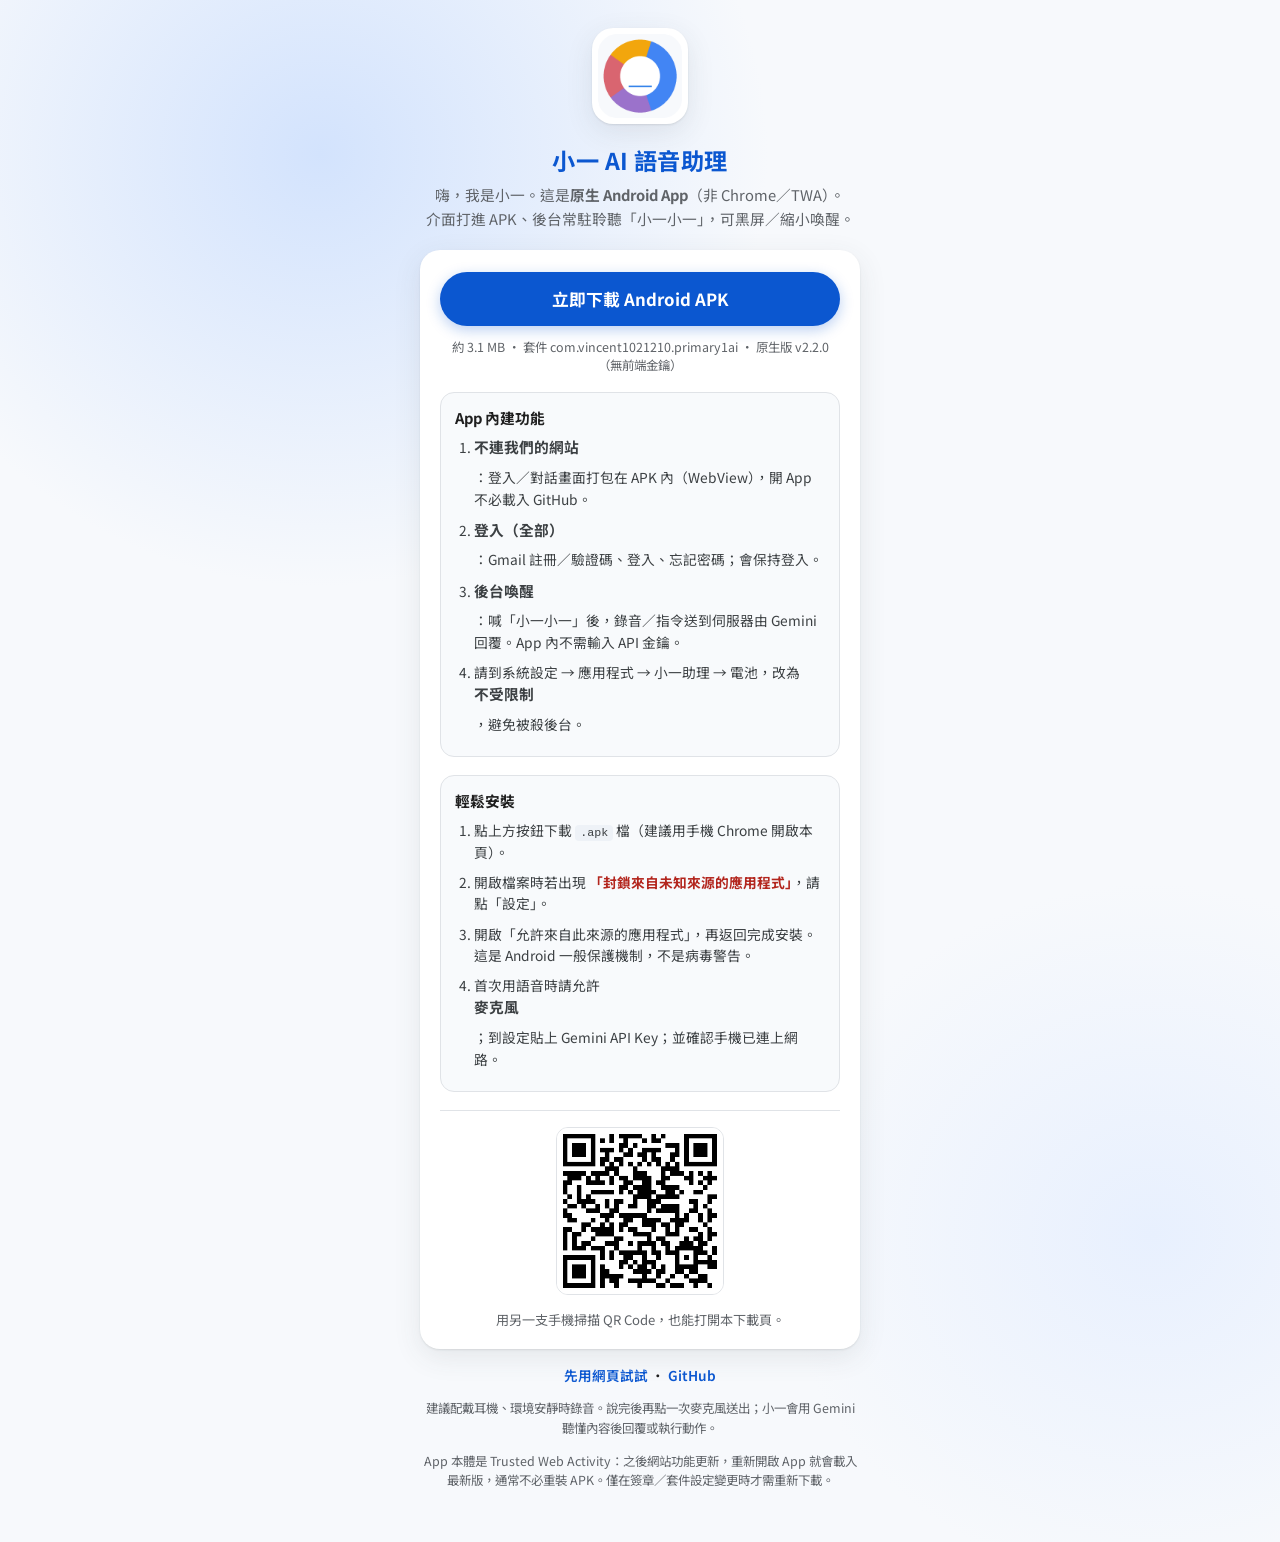
==== download.html @ 1c805d60 "改為後端 Gemini：App 移除 API 金鑰輸入，並更新下載 APK。 錄音與指令經 Apps Script 呼叫模型，下載頁同步 v2.2.0。  Co-authored-by: Cursor" ====
<!DOCTYPE html>
<html lang="zh-Hant">
  <head>
    <meta charset="UTF-8" />
    <meta
      name="viewport"
      content="width=device-width, initial-scale=1, viewport-fit=cover"
    />
    <meta name="theme-color" content="#0b57d0" />
    <meta
      name="description"
      content="下載小一 AI 語音助理 Android App（APK），免商店安裝。"
    />
    <title>下載小一 · AI 語音助理</title>
    <link rel="icon" type="image/png" href="icons/icon-192.png" />
    <link rel="apple-touch-icon" href="icons/apple-touch-icon.png" />
    <link rel="preconnect" href="https://fonts.googleapis.com" />
    <link rel="preconnect" href="https://fonts.gstatic.com" crossorigin />
    <link
      href="https://fonts.googleapis.com/css2?family=Noto+Sans+TC:wght@400;500;600;700&display=swap"
      rel="stylesheet"
    />
    <style>
      :root {
        --bg: #f7f9fc;
        --ink: #1f1f1f;
        --muted: #5f6368;
        --accent: #0b57d0;
        --accent-press: #0842a0;
        --soft: #d3e3fd;
        --line: #e0e3e7;
        --danger: #b3261e;
        --card: #ffffff;
        --shadow: 0 1px 2px rgba(60, 64, 67, 0.12),
          0 8px 28px rgba(60, 64, 67, 0.1);
        --font: "Noto Sans TC", "Microsoft JhengHei", sans-serif;
      }

      * {
        box-sizing: border-box;
      }

      body {
        margin: 0;
        min-height: 100dvh;
        font-family: var(--font);
        color: var(--ink);
        background:
          radial-gradient(50% 40% at 25% 10%, var(--soft) 0%, transparent 70%),
          radial-gradient(45% 35% at 90% 80%, #e8f0fe 0%, transparent 65%),
          var(--bg);
        padding: 28px 18px 40px;
        padding-top: calc(28px + env(safe-area-inset-top, 0px));
        padding-bottom: calc(40px + env(safe-area-inset-bottom, 0px));
      }

      .wrap {
        width: min(440px, 100%);
        margin: 0 auto;
      }

      .brand {
        text-align: center;
        margin-bottom: 18px;
      }

      .brand img {
        width: 96px;
        height: 96px;
        border-radius: 22%;
        box-shadow: var(--shadow);
        background: #fff;
      }

      .brand h1 {
        margin: 14px 0 6px;
        font-size: 1.45rem;
        font-weight: 700;
        letter-spacing: 0.02em;
        color: var(--accent);
      }

      .brand p {
        margin: 0;
        color: var(--muted);
        font-size: 0.92rem;
        line-height: 1.65;
      }

      .panel {
        background: var(--card);
        border-radius: 20px;
        box-shadow: var(--shadow);
        padding: 22px 20px 20px;
        margin-top: 8px;
      }

      .btn {
        display: flex;
        align-items: center;
        justify-content: center;
        gap: 8px;
        width: 100%;
        text-decoration: none;
        background: var(--accent);
        color: #fff;
        font-weight: 700;
        font-size: 1.05rem;
        padding: 15px 18px;
        border-radius: 999px;
        border: none;
        box-shadow: 0 4px 14px rgba(11, 87, 208, 0.28);
        transition: background 0.15s ease, transform 0.15s ease;
      }

      .btn:hover {
        background: var(--accent-press);
        transform: translateY(-1px);
      }

      .btn:active {
        transform: translateY(0);
      }

      .meta {
        margin: 12px 0 0;
        text-align: center;
        font-size: 0.78rem;
        color: var(--muted);
      }

      .steps {
        margin-top: 18px;
        padding: 14px 14px 12px;
        background: #f8fafc;
        border: 1px solid var(--line);
        border-radius: 14px;
        text-align: left;
      }

      .steps strong {
        display: block;
        margin-bottom: 8px;
        font-size: 0.92rem;
      }

      .steps ol {
        margin: 0;
        padding-left: 1.2rem;
        color: #3c4043;
        font-size: 0.86rem;
        line-height: 1.55;
      }

      .steps li {
        margin: 0.55rem 0;
      }

      .warn {
        color: var(--danger);
        font-weight: 700;
      }

      .qr-block {
        margin-top: 18px;
        text-align: center;
        padding-top: 16px;
        border-top: 1px solid var(--line);
      }

      .qr-block img {
        width: 168px;
        height: 168px;
        border-radius: 12px;
        background: #fff;
        border: 1px solid var(--line);
      }

      .qr-block p {
        margin: 10px 0 0;
        font-size: 0.82rem;
        color: var(--muted);
        line-height: 1.5;
      }

      .links {
        margin-top: 16px;
        text-align: center;
        font-size: 0.85rem;
      }

      .links a {
        color: var(--accent);
        text-decoration: none;
        font-weight: 600;
      }

      .links a:hover {
        text-decoration: underline;
      }

      .note {
        margin-top: 14px;
        font-size: 0.78rem;
        color: var(--muted);
        line-height: 1.55;
        text-align: center;
      }

      code {
        font-family: ui-monospace, Consolas, monospace;
        background: #eef2f7;
        padding: 1px 5px;
        border-radius: 4px;
        font-size: 0.85em;
      }
    </style>
  </head>
  <body>
    <div class="wrap">
      <header class="brand">
        <img src="icons/icon-512.png" alt="小一助理圖示" width="96" height="96" />
        <h1>小一 AI 語音助理</h1>
        <p>
          嗨，我是小一。這是<strong>原生 Android App</strong>（非 Chrome／TWA）。
          <br />
          介面打進 APK、後台常駐聆聽「小一小一」，可黑屏／縮小喚醒。
        </p>
      </header>

      <section class="panel" aria-label="下載與安裝">
        <a
          class="btn"
          id="downloadBtn"
          href="downloads/xiao-yi-assistant.apk"
          download="小一語音助理.apk"
          type="application/vnd.android.package-archive"
        >
          立即下載 Android APK
        </a>
        <p class="meta">約 3.1 MB · 套件 com.vincent1021210.primary1ai · 原生版 v2.2.0（無前端金鑰）</p>

        <div class="steps">
          <strong>App 內建功能</strong>
          <ol>
            <li>
              <strong>不連我們的網站</strong>：登入／對話畫面打包在 APK 內（WebView），開 App 不必載入 GitHub。
            </li>
            <li>
              <strong>登入（全部）</strong>：Gmail 註冊／驗證碼、登入、忘記密碼；會保持登入。
            </li>
            <li>
              <strong>後台喚醒</strong>：喊「小一小一」後，錄音／指令送到伺服器由 Gemini 回覆。App 內不需輸入 API 金鑰。
            </li>
            <li>
              請到系統設定 → 應用程式 → 小一助理 → 電池，改為<strong>不受限制</strong>，避免被殺後台。
            </li>
          </ol>
        </div>

        <div class="steps">
          <strong>輕鬆安裝</strong>
          <ol>
            <li>
              點上方按鈕下載 <code>.apk</code> 檔（建議用手機 Chrome 開啟本頁）。
            </li>
            <li>
              開啟檔案時若出現
              <span class="warn">「封鎖來自未知來源的應用程式」</span
              >，請點「設定」。
            </li>
            <li>
              開啟「允許來自此來源的應用程式」，再返回完成安裝。這是 Android
              一般保護機制，不是病毒警告。
            </li>
            <li>
              首次用語音時請允許<strong>麥克風</strong>；到設定貼上 Gemini API
              Key；並確認手機已連上網路。
            </li>
          </ol>
        </div>

        <div class="qr-block">
          <img
            src="downloads/qr-download.png"
            alt="掃描下載小一 App 的 QR Code"
            width="168"
            height="168"
          />
          <p>用另一支手機掃描 QR Code，也能打開本下載頁。</p>
        </div>
      </section>

      <p class="links">
        <a href="mobile/voice_studio.html">先用網頁試試</a>
        ·
        <a href="https://github.com/vincent1021210/Primary-1-AI">GitHub</a>
      </p>
      <p class="note">
        建議配戴耳機、環境安靜時錄音。說完後再點一次麥克風送出；小一會用
        Gemini 聽懂內容後回覆或執行動作。
      </p>
      <p class="note">
        App 本體是 Trusted Web Activity：之後網站功能更新，重新開啟 App
        就會載入最新版，通常不必重裝 APK。僅在簽章／套件設定變更時才需重新下載。
      </p>
    </div>
  </body>
</html>
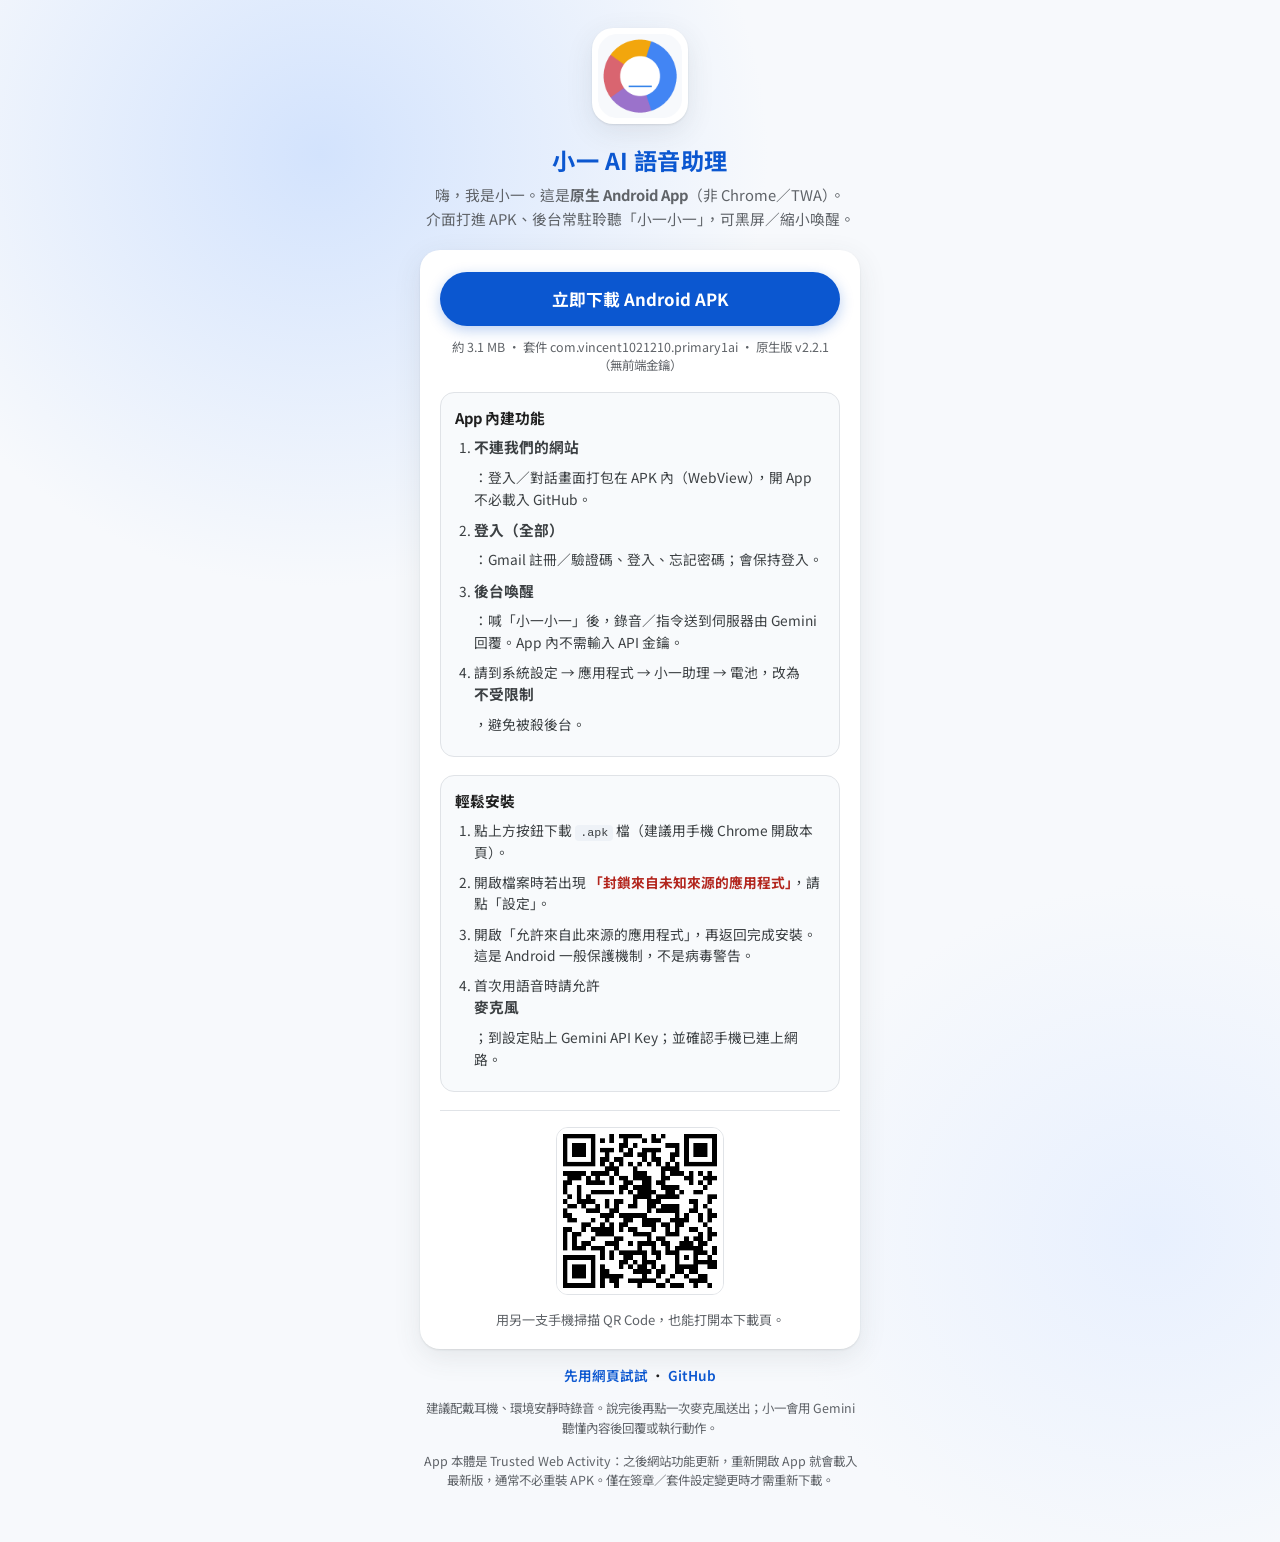
==== commit e27f3b91: "打字對話免喚醒詞，直接送 Gemini 回答。 Co-authored-by: Cursor <cursoragent@cursor.com>" ====
--- a/download.html
+++ b/download.html
@@ -238,7 +238,7 @@
         >
           立即下載 Android APK
         </a>
-        <p class="meta">約 3.1 MB · 套件 com.vincent1021210.primary1ai · 原生版 v2.2.0（無前端金鑰）</p>
+        <p class="meta">約 3.1 MB · 套件 com.vincent1021210.primary1ai · 原生版 v2.2.1（無前端金鑰）</p>
 
         <div class="steps">
           <strong>App 內建功能</strong>
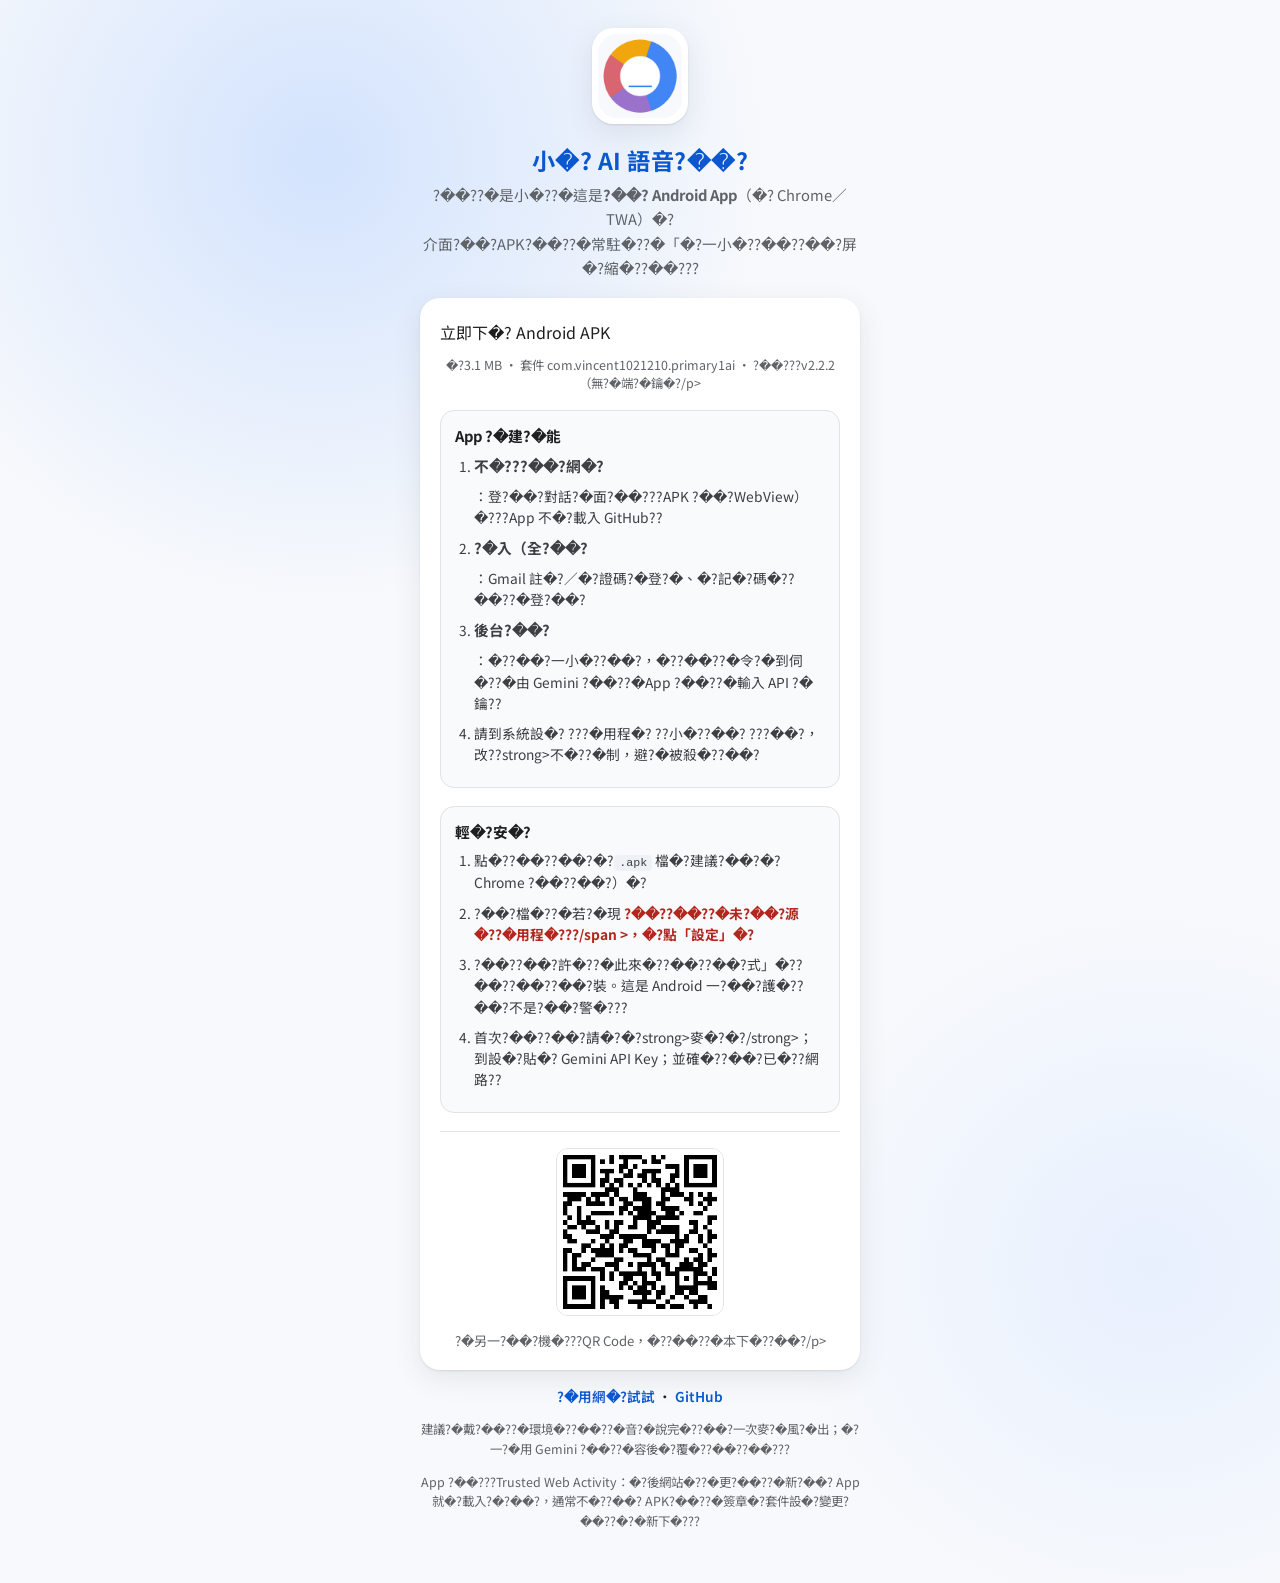
==== commit 45894669: "fix: clear stale login sessions and stop 收到 parrot fallback Co-authored-by: Cursor <cursoragent@curs" ====
--- a/download.html
+++ b/download.html
@@ -9,9 +9,9 @@
     <meta name="theme-color" content="#0b57d0" />
     <meta
       name="description"
-      content="下載小一 AI 語音助理 Android App（APK），免商店安裝。"
+      content="下�?小�? AI 語音?��? Android App（APK）�??��?店�?裝�?
     />
-    <title>下載小一 · AI 語音助理</title>
+    <title>下�?小�? · AI 語音?��?</title>
     <link rel="icon" type="image/png" href="icons/icon-192.png" />
     <link rel="apple-touch-icon" href="icons/apple-touch-icon.png" />
     <link rel="preconnect" href="https://fonts.googleapis.com" />
@@ -219,91 +219,79 @@
   <body>
     <div class="wrap">
       <header class="brand">
-        <img src="icons/icon-512.png" alt="小一助理圖示" width="96" height="96" />
-        <h1>小一 AI 語音助理</h1>
+        <img src="icons/icon-512.png" alt="小�??��??�示" width="96" height="96" />
+        <h1>小�? AI 語音?��?</h1>
         <p>
-          嗨，我是小一。這是<strong>原生 Android App</strong>（非 Chrome／TWA）。
-          <br />
-          介面打進 APK、後台常駐聆聽「小一小一」，可黑屏／縮小喚醒。
-        </p>
+          ?��??�是小�??�這是<strong>?��? Android App</strong>（�? Chrome／TWA）�?          <br />
+          介面?��?APK?��??�常駐�??�「�?一小�??��??��?屏�?縮�??��???        </p>
       </header>
 
-      <section class="panel" aria-label="下載與安裝">
+      <section class="panel" aria-label="下�??��?�?>
         <a
           class="btn"
           id="downloadBtn"
           href="downloads/xiao-yi-assistant.apk"
-          download="小一語音助理.apk"
+          download="小�?語音?��?.apk"
           type="application/vnd.android.package-archive"
         >
-          立即下載 Android APK
+          立即下�? Android APK
         </a>
-        <p class="meta">約 3.1 MB · 套件 com.vincent1021210.primary1ai · 原生版 v2.2.1（無前端金鑰）</p>
+        <p class="meta">�?3.1 MB · 套件 com.vincent1021210.primary1ai · ?��???v2.2.2（無?�端?�鑰�?/p>
 
         <div class="steps">
-          <strong>App 內建功能</strong>
+          <strong>App ?�建?�能</strong>
           <ol>
             <li>
-              <strong>不連我們的網站</strong>：登入／對話畫面打包在 APK 內（WebView），開 App 不必載入 GitHub。
-            </li>
-            <li>
-              <strong>登入（全部）</strong>：Gmail 註冊／驗證碼、登入、忘記密碼；會保持登入。
-            </li>
-            <li>
-              <strong>後台喚醒</strong>：喊「小一小一」後，錄音／指令送到伺服器由 Gemini 回覆。App 內不需輸入 API 金鑰。
-            </li>
-            <li>
-              請到系統設定 → 應用程式 → 小一助理 → 電池，改為<strong>不受限制</strong>，避免被殺後台。
-            </li>
+              <strong>不�???��?網�?</strong>：登?��?對話?�面?��???APK ?��?WebView）�???App 不�?載入 GitHub??            </li>
+            <li>
+              <strong>?�入（全?��?</strong>：Gmail 註�?／�?證碼?�登?�、�?記�?碼�??��??�登?��?            </li>
+            <li>
+              <strong>後台?��?</strong>：�??��?一小�??��?，�??��??�令?�到伺�??�由 Gemini ?��??�App ?��??�輸入 API ?�鑰??            </li>
+            <li>
+              請到系統設�? ???�用程�? ??小�??��? ???��?，改??strong>不�??�制</strong>，避?�被殺�??��?            </li>
           </ol>
         </div>
 
         <div class="steps">
-          <strong>輕鬆安裝</strong>
+          <strong>輕�?安�?</strong>
           <ol>
             <li>
-              點上方按鈕下載 <code>.apk</code> 檔（建議用手機 Chrome 開啟本頁）。
-            </li>
-            <li>
-              開啟檔案時若出現
-              <span class="warn">「封鎖來自未知來源的應用程式」</span
-              >，請點「設定」。
-            </li>
-            <li>
-              開啟「允許來自此來源的應用程式」，再返回完成安裝。這是 Android
-              一般保護機制，不是病毒警告。
-            </li>
-            <li>
-              首次用語音時請允許<strong>麥克風</strong>；到設定貼上 Gemini API
-              Key；並確認手機已連上網路。
-            </li>
+              點�??��??��?�?<code>.apk</code> 檔�?建議?��?�?Chrome ?��??��?）�?            </li>
+            <li>
+              ?��?檔�??�若?�現
+              <span class="warn">?��??��??�未?��?源�??�用程�???/span
+              >，�?點「設定」�?            </li>
+            <li>
+              ?��??��?許�??�此來�??��??��?式」�??��??��??��?裝。這是 Android
+              一?��?護�??��?不是?��?警�???            </li>
+            <li>
+              首次?��??��?請�?�?strong>麥�?�?/strong>；到設�?貼�? Gemini API
+              Key；並確�??��?已�??網路??            </li>
           </ol>
         </div>
 
         <div class="qr-block">
           <img
             src="downloads/qr-download.png"
-            alt="掃描下載小一 App 的 QR Code"
+            alt="?��?下�?小�? App ??QR Code"
             width="168"
             height="168"
           />
-          <p>用另一支手機掃描 QR Code，也能打開本下載頁。</p>
+          <p>?�另一?��?機�???QR Code，�??��??�本下�??��?/p>
         </div>
       </section>
 
       <p class="links">
-        <a href="mobile/voice_studio.html">先用網頁試試</a>
+        <a href="mobile/voice_studio.html">?�用網�?試試</a>
         ·
         <a href="https://github.com/vincent1021210/Primary-1-AI">GitHub</a>
       </p>
       <p class="note">
-        建議配戴耳機、環境安靜時錄音。說完後再點一次麥克風送出；小一會用
-        Gemini 聽懂內容後回覆或執行動作。
-      </p>
+        建議?�戴?��??�環境�??��??�音?�說完�??��?一次麥?�風?�出；�?一?�用
+        Gemini ?��??�容後�?覆�??��??��???      </p>
       <p class="note">
-        App 本體是 Trusted Web Activity：之後網站功能更新，重新開啟 App
-        就會載入最新版，通常不必重裝 APK。僅在簽章／套件設定變更時才需重新下載。
-      </p>
+        App ?��???Trusted Web Activity：�?後網站�??�更?��??�新?��? App
+        就�?載入?�?��?，通常不�??��? APK?��??�簽章�?套件設�?變更?��??�?�新下�???      </p>
     </div>
   </body>
 </html>
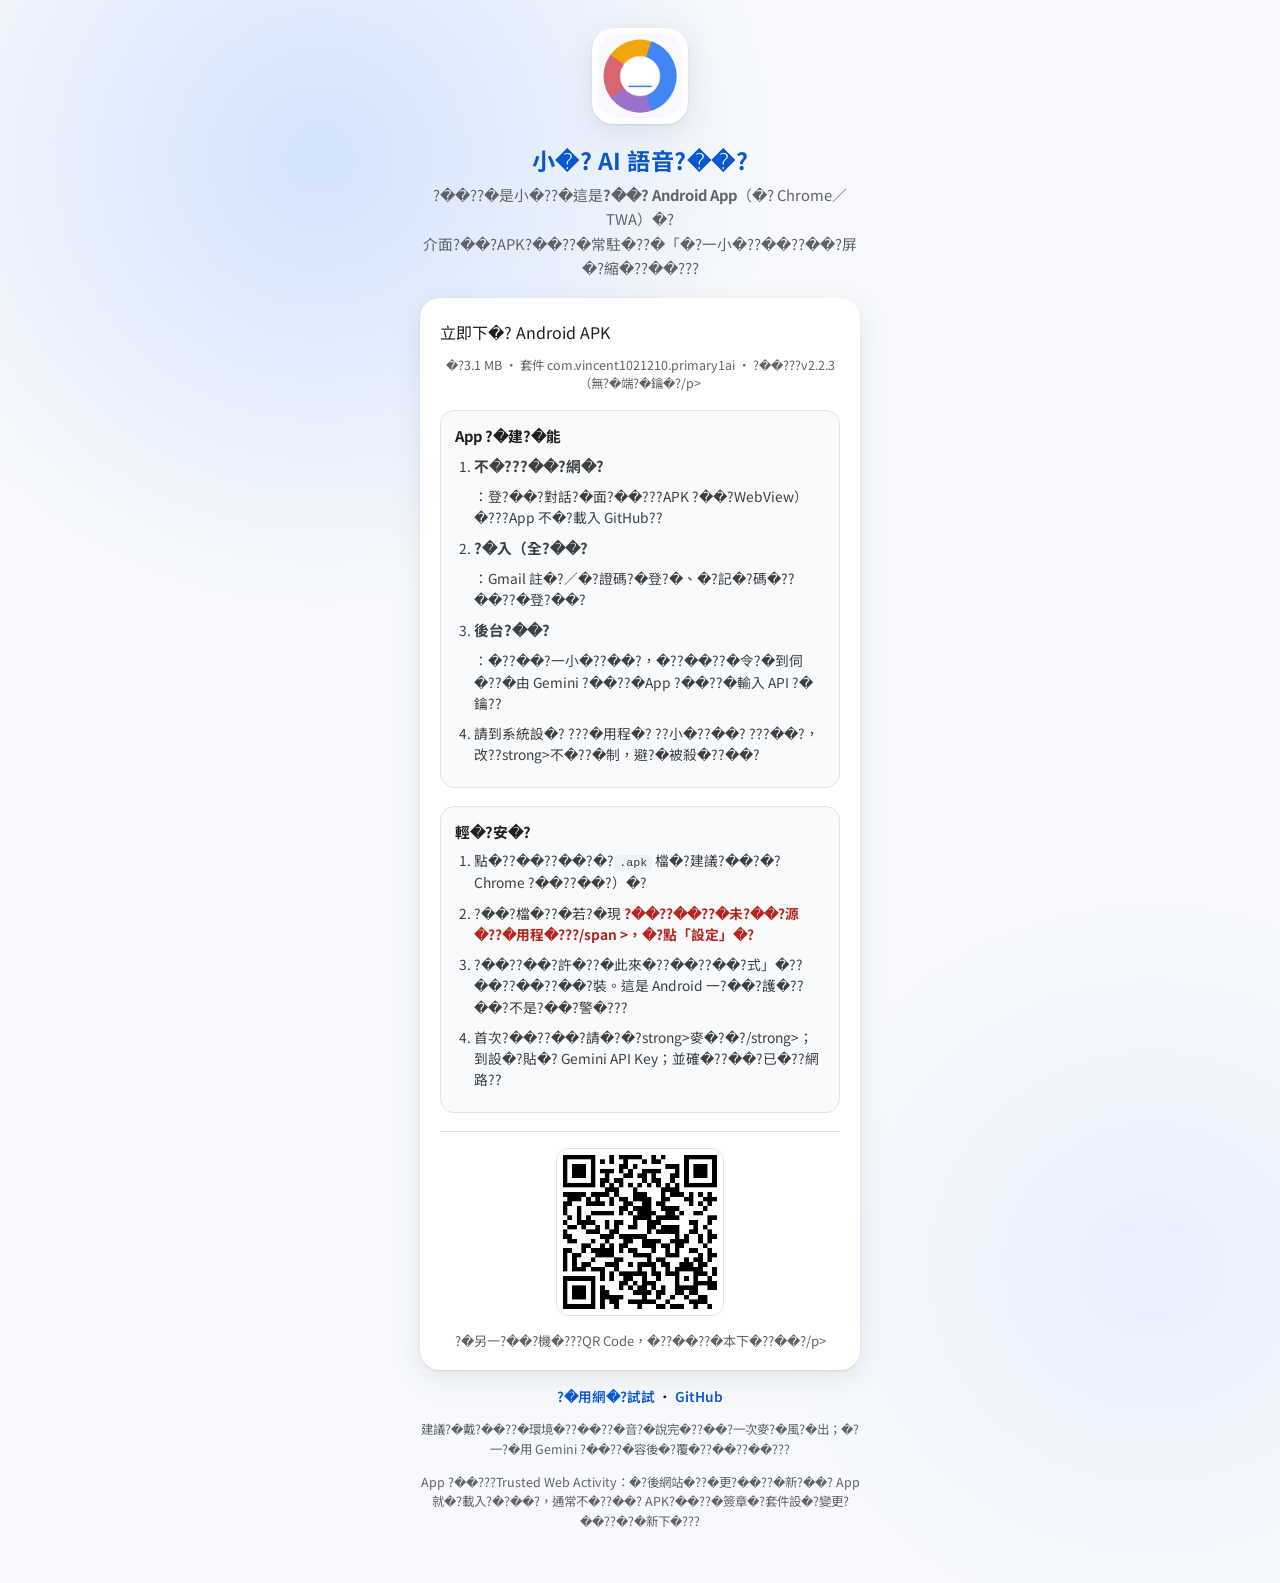
==== commit af1d93e7: "feat: 登入頁加入 Google 一鍵登入並更新 APK 以後端驗證 ID Token 換 session，按鈕置於帳密表單上方，並刷新 PWA 快取。  Co-authored-by: Curs" ====
--- a/download.html
+++ b/download.html
@@ -236,7 +236,7 @@
         >
           立即下�? Android APK
         </a>
-        <p class="meta">�?3.1 MB · 套件 com.vincent1021210.primary1ai · ?��???v2.2.2（無?�端?�鑰�?/p>
+        <p class="meta">�?3.1 MB · 套件 com.vincent1021210.primary1ai · ?��???v2.2.3（無?�端?�鑰�?/p>
 
         <div class="steps">
           <strong>App ?�建?�能</strong>
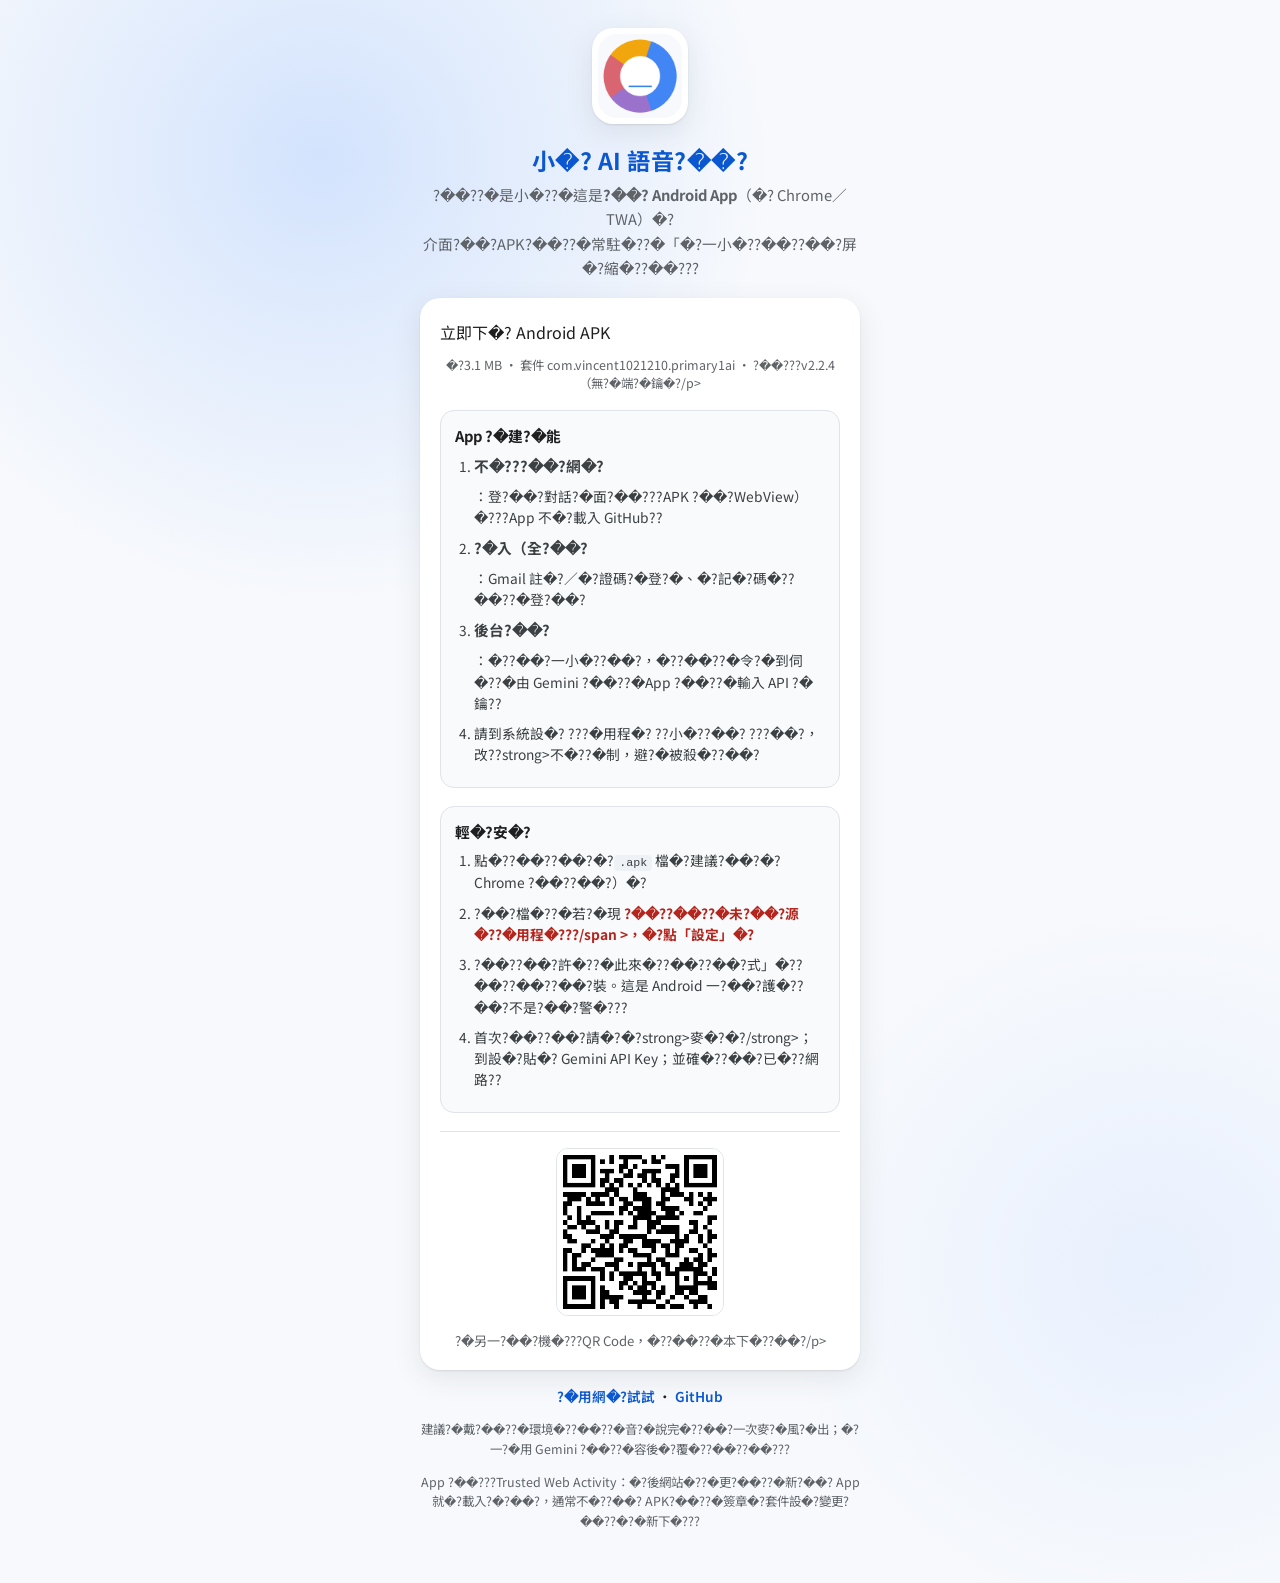
==== commit 48eb48e2: "fix: 健檢安全與雙端對齊，移除 debug 並更新 APK 堵住 Google 帳忘記密碼接管、下架公開 debugStats，手機 Google 登入走完整解鎖，桌面加上收到覆讀兜底。  Co-" ====
--- a/download.html
+++ b/download.html
@@ -236,7 +236,7 @@
         >
           立即下�? Android APK
         </a>
-        <p class="meta">�?3.1 MB · 套件 com.vincent1021210.primary1ai · ?��???v2.2.3（無?�端?�鑰�?/p>
+        <p class="meta">�?3.1 MB · 套件 com.vincent1021210.primary1ai · ?��???v2.2.4（無?�端?�鑰�?/p>
 
         <div class="steps">
           <strong>App ?�建?�能</strong>
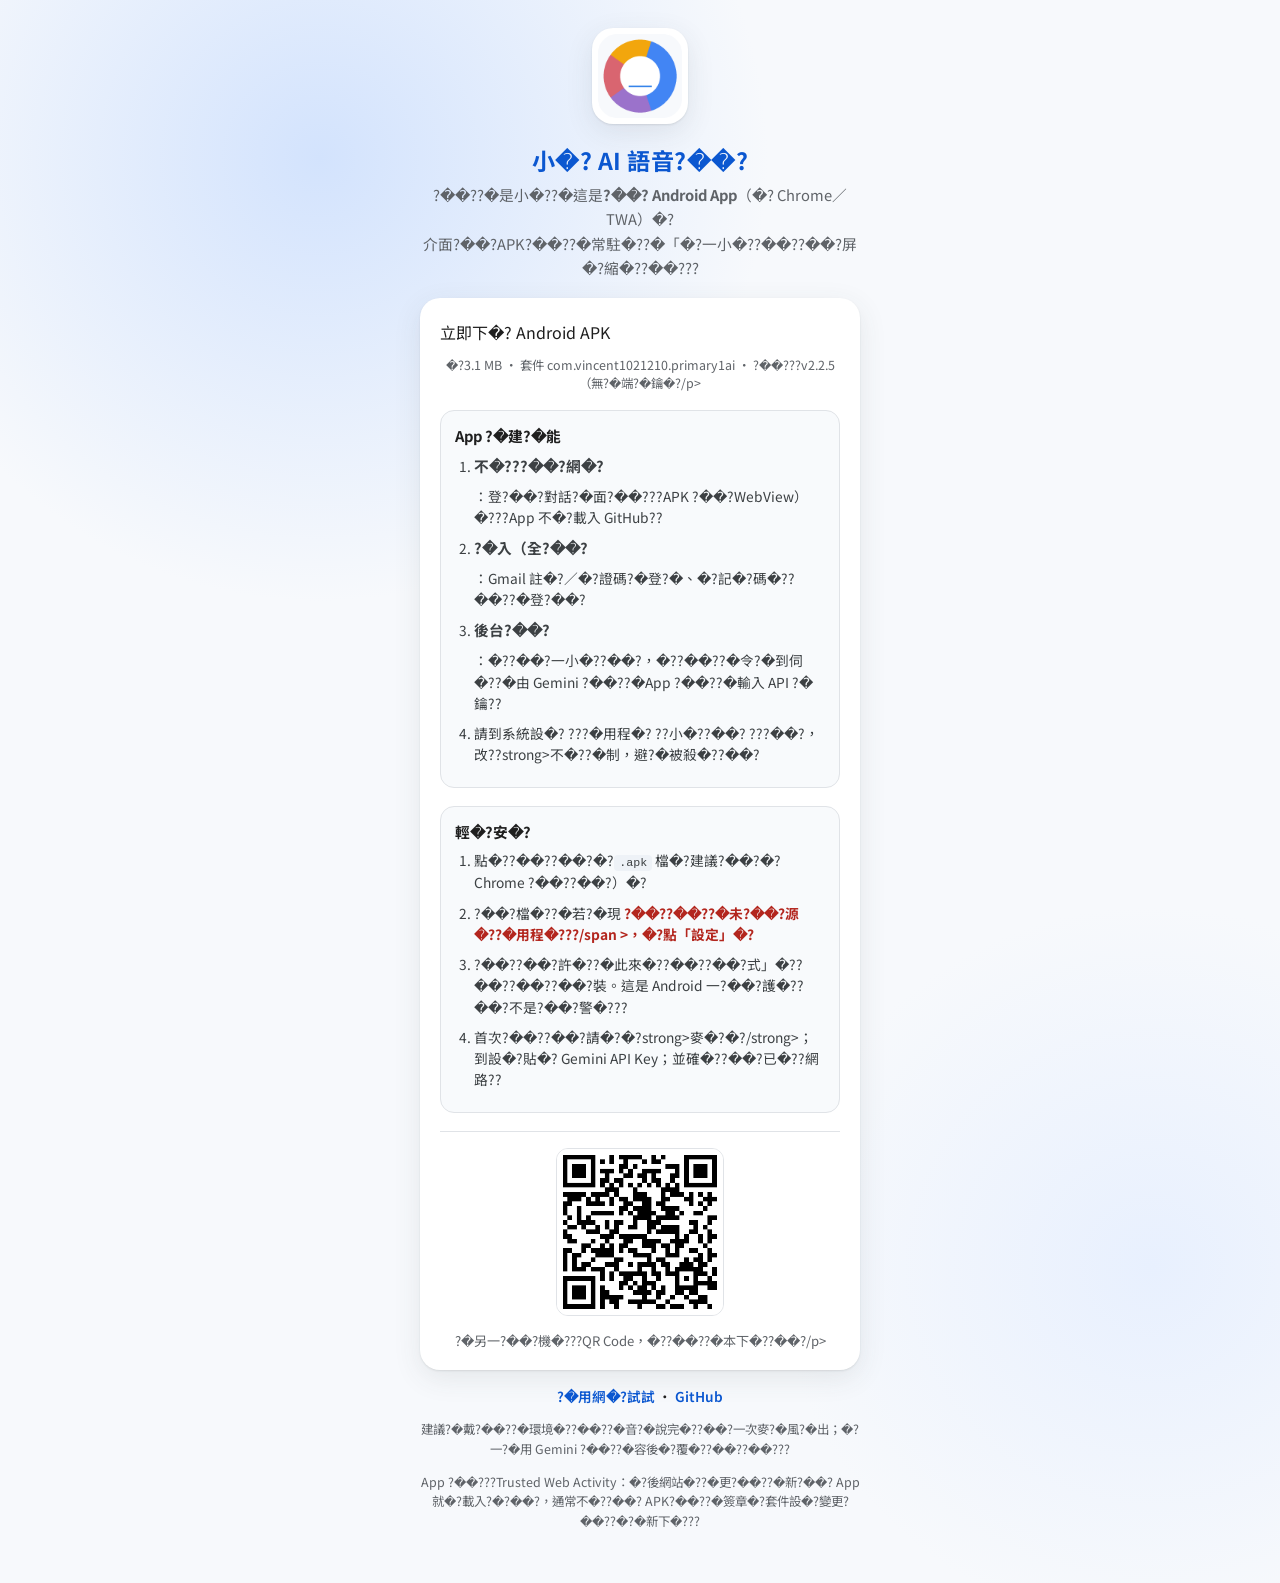
==== commit 9202bc58: "fix: 後端模式下拒絕本機假登入，過期立刻回到登入頁 手機舊 token 不再假裝已登入去打 Gemini，避免一直回未登入或沒想好。  Co-authored-by: Cursor <cursor" ====
--- a/download.html
+++ b/download.html
@@ -236,7 +236,7 @@
         >
           立即下�? Android APK
         </a>
-        <p class="meta">�?3.1 MB · 套件 com.vincent1021210.primary1ai · ?��???v2.2.4（無?�端?�鑰�?/p>
+        <p class="meta">�?3.1 MB · 套件 com.vincent1021210.primary1ai · ?��???v2.2.5（無?�端?�鑰�?/p>
 
         <div class="steps">
           <strong>App ?�建?�能</strong>
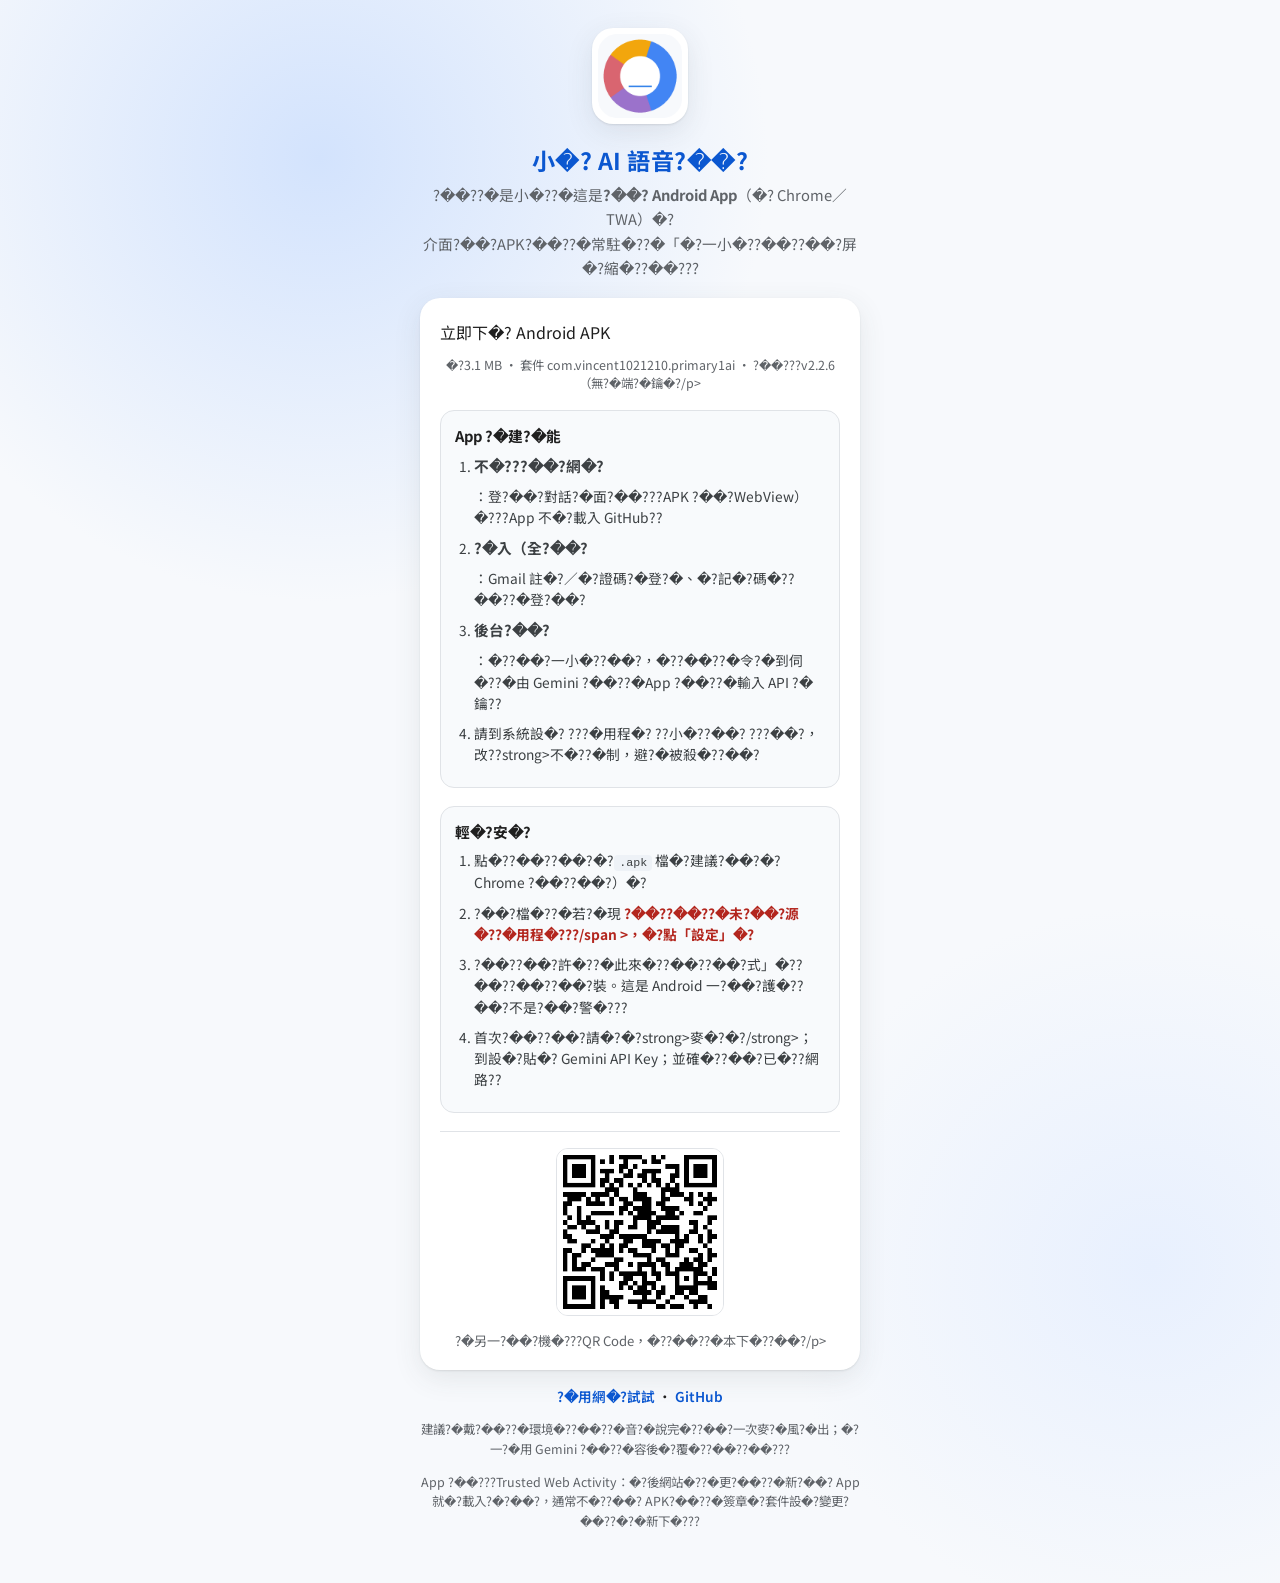
==== commit b9269232: "feat: APK 用原生 Google 登入，後端同時接受 Web 與 Android Client ID 手機 App 不再把 Android 用戶端硬塞進網頁 GIS；改由 Play Servi" ====
--- a/download.html
+++ b/download.html
@@ -236,7 +236,7 @@
         >
           立即下�? Android APK
         </a>
-        <p class="meta">�?3.1 MB · 套件 com.vincent1021210.primary1ai · ?��???v2.2.5（無?�端?�鑰�?/p>
+        <p class="meta">�?3.1 MB · 套件 com.vincent1021210.primary1ai · ?��???v2.2.6（無?�端?�鑰�?/p>
 
         <div class="steps">
           <strong>App ?�建?�能</strong>
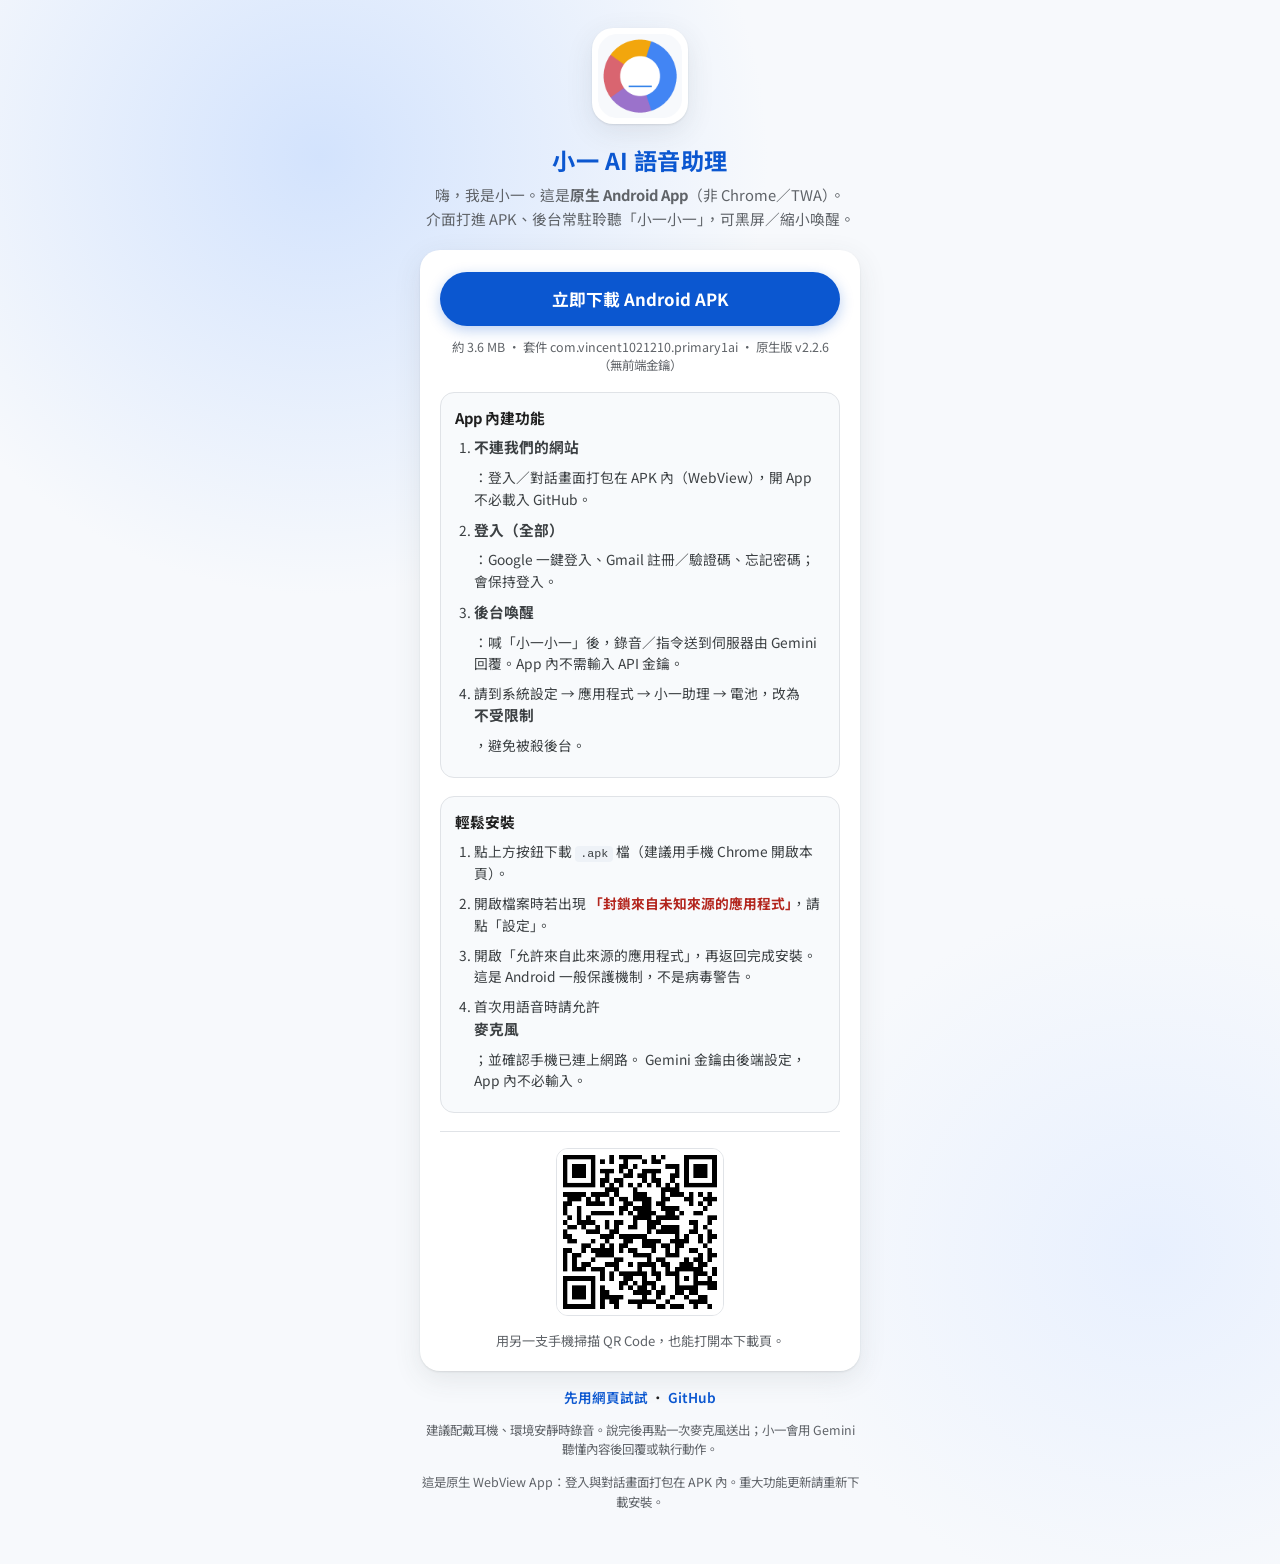
==== commit 9d59840b: "fix: 還原下載頁繁體中文亂碼 先前自動取代破壞了 UTF-8，現已恢復標題與安裝說明，並更新為 v2.2.6。  Co-authored-by: Cursor <cursoragent@curso" ====
--- a/download.html
+++ b/download.html
@@ -9,9 +9,9 @@
     <meta name="theme-color" content="#0b57d0" />
     <meta
       name="description"
-      content="下�?小�? AI 語音?��? Android App（APK）�??��?店�?裝�?
+      content="下載小一 AI 語音助理 Android App（APK），免商店安裝。"
     />
-    <title>下�?小�? · AI 語音?��?</title>
+    <title>下載小一 · AI 語音助理</title>
     <link rel="icon" type="image/png" href="icons/icon-192.png" />
     <link rel="apple-touch-icon" href="icons/apple-touch-icon.png" />
     <link rel="preconnect" href="https://fonts.googleapis.com" />
@@ -219,79 +219,90 @@
   <body>
     <div class="wrap">
       <header class="brand">
-        <img src="icons/icon-512.png" alt="小�??��??�示" width="96" height="96" />
-        <h1>小�? AI 語音?��?</h1>
+        <img src="icons/icon-512.png" alt="小一助理圖示" width="96" height="96" />
+        <h1>小一 AI 語音助理</h1>
         <p>
-          ?��??�是小�??�這是<strong>?��? Android App</strong>（�? Chrome／TWA）�?          <br />
-          介面?��?APK?��??�常駐�??�「�?一小�??��??��?屏�?縮�??��???        </p>
+          嗨，我是小一。這是<strong>原生 Android App</strong>（非 Chrome／TWA）。
+          <br />
+          介面打進 APK、後台常駐聆聽「小一小一」，可黑屏／縮小喚醒。
+        </p>
       </header>
 
-      <section class="panel" aria-label="下�??��?�?>
+      <section class="panel" aria-label="下載與安裝">
         <a
           class="btn"
           id="downloadBtn"
           href="downloads/xiao-yi-assistant.apk"
-          download="小�?語音?��?.apk"
+          download="小一語音助理.apk"
           type="application/vnd.android.package-archive"
         >
-          立即下�? Android APK
+          立即下載 Android APK
         </a>
-        <p class="meta">�?3.1 MB · 套件 com.vincent1021210.primary1ai · ?��???v2.2.6（無?�端?�鑰�?/p>
+        <p class="meta">約 3.6 MB · 套件 com.vincent1021210.primary1ai · 原生版 v2.2.6（無前端金鑰）</p>
 
         <div class="steps">
-          <strong>App ?�建?�能</strong>
+          <strong>App 內建功能</strong>
           <ol>
             <li>
-              <strong>不�???��?網�?</strong>：登?��?對話?�面?��???APK ?��?WebView）�???App 不�?載入 GitHub??            </li>
-            <li>
-              <strong>?�入（全?��?</strong>：Gmail 註�?／�?證碼?�登?�、�?記�?碼�??��??�登?��?            </li>
-            <li>
-              <strong>後台?��?</strong>：�??��?一小�??��?，�??��??�令?�到伺�??�由 Gemini ?��??�App ?��??�輸入 API ?�鑰??            </li>
-            <li>
-              請到系統設�? ???�用程�? ??小�??��? ???��?，改??strong>不�??�制</strong>，避?�被殺�??��?            </li>
+              <strong>不連我們的網站</strong>：登入／對話畫面打包在 APK 內（WebView），開 App 不必載入 GitHub。
+            </li>
+            <li>
+              <strong>登入（全部）</strong>：Google 一鍵登入、Gmail 註冊／驗證碼、忘記密碼；會保持登入。
+            </li>
+            <li>
+              <strong>後台喚醒</strong>：喊「小一小一」後，錄音／指令送到伺服器由 Gemini 回覆。App 內不需輸入 API 金鑰。
+            </li>
+            <li>
+              請到系統設定 → 應用程式 → 小一助理 → 電池，改為<strong>不受限制</strong>，避免被殺後台。
+            </li>
           </ol>
         </div>
 
         <div class="steps">
-          <strong>輕�?安�?</strong>
+          <strong>輕鬆安裝</strong>
           <ol>
             <li>
-              點�??��??��?�?<code>.apk</code> 檔�?建議?��?�?Chrome ?��??��?）�?            </li>
-            <li>
-              ?��?檔�??�若?�現
-              <span class="warn">?��??��??�未?��?源�??�用程�???/span
-              >，�?點「設定」�?            </li>
-            <li>
-              ?��??��?許�??�此來�??��??��?式」�??��??��??��?裝。這是 Android
-              一?��?護�??��?不是?��?警�???            </li>
-            <li>
-              首次?��??��?請�?�?strong>麥�?�?/strong>；到設�?貼�? Gemini API
-              Key；並確�??��?已�??網路??            </li>
+              點上方按鈕下載 <code>.apk</code> 檔（建議用手機 Chrome 開啟本頁）。
+            </li>
+            <li>
+              開啟檔案時若出現
+              <span class="warn">「封鎖來自未知來源的應用程式」</span
+              >，請點「設定」。
+            </li>
+            <li>
+              開啟「允許來自此來源的應用程式」，再返回完成安裝。這是 Android
+              一般保護機制，不是病毒警告。
+            </li>
+            <li>
+              首次用語音時請允許<strong>麥克風</strong>；並確認手機已連上網路。
+              Gemini 金鑰由後端設定，App 內不必輸入。
+            </li>
           </ol>
         </div>
 
         <div class="qr-block">
           <img
             src="downloads/qr-download.png"
-            alt="?��?下�?小�? App ??QR Code"
+            alt="掃描下載小一 App 的 QR Code"
             width="168"
             height="168"
           />
-          <p>?�另一?��?機�???QR Code，�??��??�本下�??��?/p>
+          <p>用另一支手機掃描 QR Code，也能打開本下載頁。</p>
         </div>
       </section>
 
       <p class="links">
-        <a href="mobile/voice_studio.html">?�用網�?試試</a>
+        <a href="mobile/voice_studio.html">先用網頁試試</a>
         ·
         <a href="https://github.com/vincent1021210/Primary-1-AI">GitHub</a>
       </p>
       <p class="note">
-        建議?�戴?��??�環境�??��??�音?�說完�??��?一次麥?�風?�出；�?一?�用
-        Gemini ?��??�容後�?覆�??��??��???      </p>
+        建議配戴耳機、環境安靜時錄音。說完後再點一次麥克風送出；小一會用
+        Gemini 聽懂內容後回覆或執行動作。
+      </p>
       <p class="note">
-        App ?��???Trusted Web Activity：�?後網站�??�更?��??�新?��? App
-        就�?載入?�?��?，通常不�??��? APK?��??�簽章�?套件設�?變更?��??�?�新下�???      </p>
+        這是原生 WebView App：登入與對話畫面打包在 APK 內。重大功能更新請重新下載安裝。
+      </p>
     </div>
   </body>
 </html>
